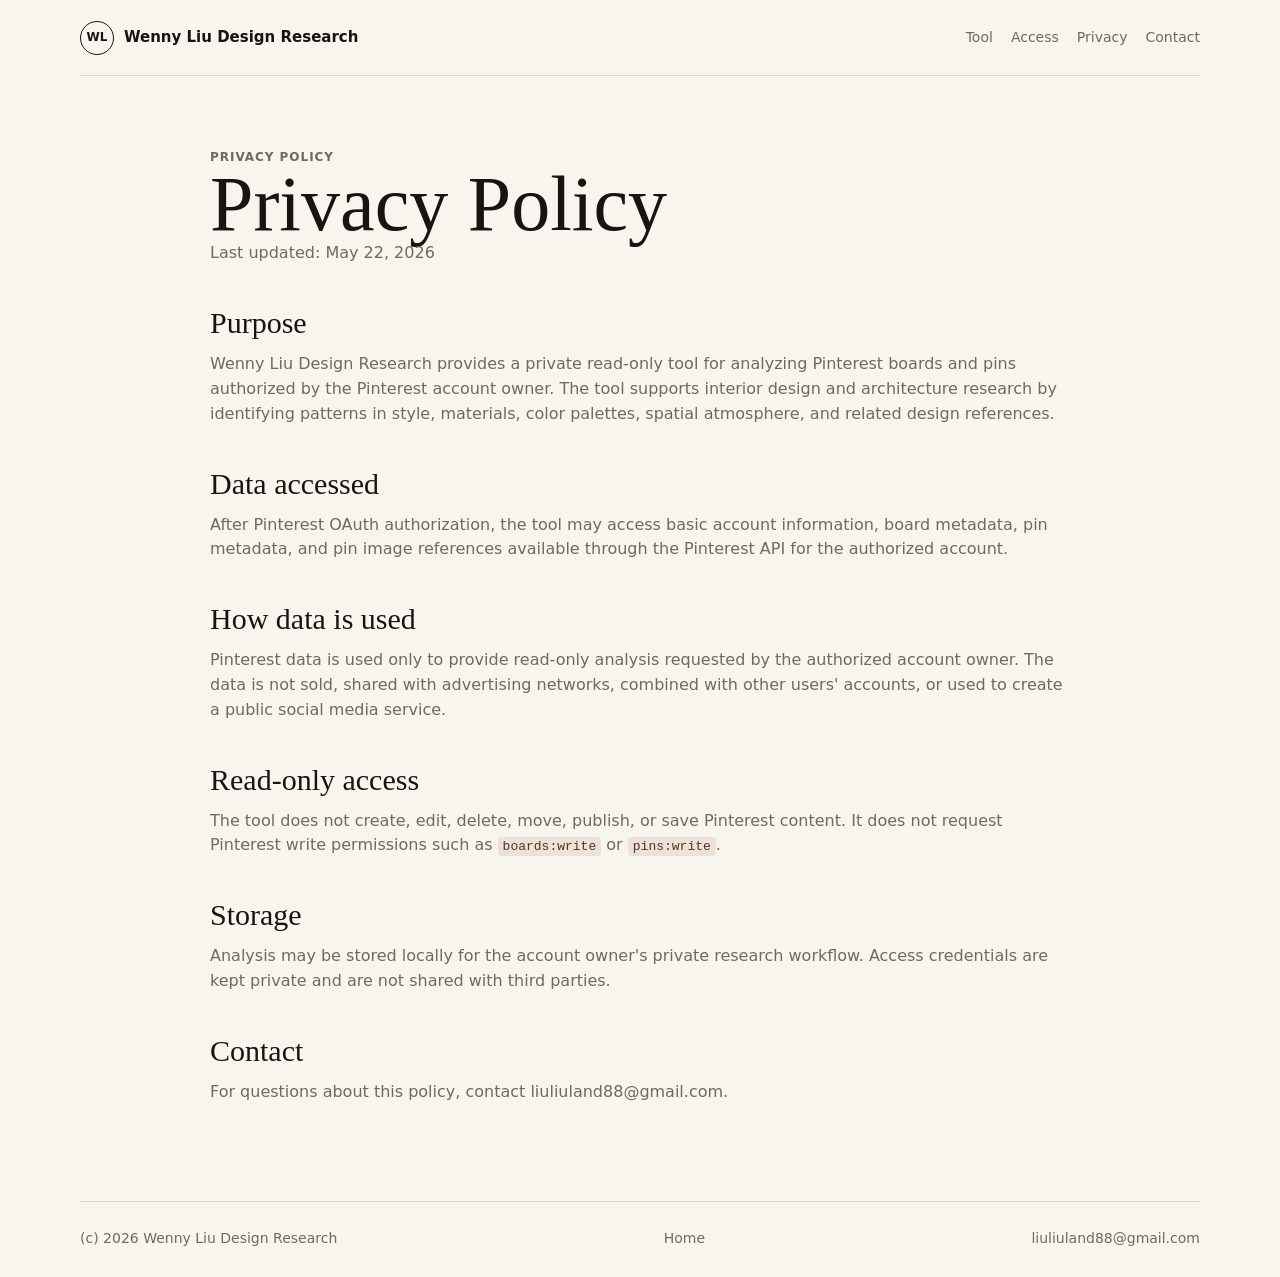
==== privacy.html @ fee658b6 "Add GitHub Pages site" ====
﻿<!doctype html>
<html lang="en">
  <head>
    <meta charset="utf-8">
    <meta name="viewport" content="width=device-width, initial-scale=1">
    <title>Privacy Policy | Wenny Liu Design Research</title>
    <meta
      name="description"
      content="Privacy policy for the Wenny Liu Design Research Pinterest read-only analysis tool."
    >
    <link rel="stylesheet" href="site/styles.css">
  </head>
  <body>
    <header class="site-header">
      <a class="brand" href="index.html" aria-label="Wenny Liu Design Research home">
        <span class="brand-mark">WL</span>
        <span>Wenny Liu Design Research</span>
      </a>
      <nav aria-label="Main navigation">
        <a href="index.html#tool">Tool</a>
        <a href="index.html#access">Access</a>
        <a href="privacy.html">Privacy</a>
        <a href="mailto:liuliuland88@gmail.com">Contact</a>
      </nav>
    </header>

    <main class="policy">
      <p class="eyebrow">Privacy Policy</p>
      <h1>Privacy Policy</h1>
      <p class="updated">Last updated: May 22, 2026</p>

      <section>
        <h2>Purpose</h2>
        <p>
          Wenny Liu Design Research provides a private read-only tool for analyzing
          Pinterest boards and pins authorized by the Pinterest account owner. The tool
          supports interior design and architecture research by identifying patterns in
          style, materials, color palettes, spatial atmosphere, and related design
          references.
        </p>
      </section>

      <section>
        <h2>Data accessed</h2>
        <p>
          After Pinterest OAuth authorization, the tool may access basic account
          information, board metadata, pin metadata, and pin image references available
          through the Pinterest API for the authorized account.
        </p>
      </section>

      <section>
        <h2>How data is used</h2>
        <p>
          Pinterest data is used only to provide read-only analysis requested by the
          authorized account owner. The data is not sold, shared with advertising
          networks, combined with other users' accounts, or used to create a public
          social media service.
        </p>
      </section>

      <section>
        <h2>Read-only access</h2>
        <p>
          The tool does not create, edit, delete, move, publish, or save Pinterest
          content. It does not request Pinterest write permissions such as
          <code>boards:write</code> or <code>pins:write</code>.
        </p>
      </section>

      <section>
        <h2>Storage</h2>
        <p>
          Analysis may be stored locally for the account owner's private research
          workflow. Access credentials are kept private and are not shared with third
          parties.
        </p>
      </section>

      <section>
        <h2>Contact</h2>
        <p>
          For questions about this policy, contact
          <a href="mailto:liuliuland88@gmail.com">liuliuland88@gmail.com</a>.
        </p>
      </section>
    </main>

    <footer class="site-footer">
      <span>(c) 2026 Wenny Liu Design Research</span>
      <a href="index.html">Home</a>
      <a href="mailto:liuliuland88@gmail.com">liuliuland88@gmail.com</a>
    </footer>
  </body>
</html>
---- site/styles.css ----
:root {
  color-scheme: light;
  --ink: #171512;
  --muted: #6f6962;
  --line: #ded6cc;
  --paper: #f8f5ef;
  --surface: #ffffff;
  --accent: #8f4f3a;
  --accent-dark: #593023;
  --sage: #647260;
  --stone: #b8afa2;
}

* {
  box-sizing: border-box;
}

html {
  scroll-behavior: smooth;
}

body {
  margin: 0;
  background: var(--paper);
  color: var(--ink);
  font-family: Inter, ui-sans-serif, system-ui, -apple-system, BlinkMacSystemFont, "Segoe UI", sans-serif;
  line-height: 1.55;
}

a {
  color: inherit;
  text-decoration: none;
}

.site-header,
.site-footer {
  display: flex;
  align-items: center;
  justify-content: space-between;
  gap: 24px;
  width: min(1120px, calc(100% - 40px));
  margin: 0 auto;
}

.site-header {
  min-height: 76px;
  border-bottom: 1px solid var(--line);
}

.brand {
  display: inline-flex;
  align-items: center;
  gap: 10px;
  font-size: 15px;
  font-weight: 700;
}

.brand-mark {
  display: inline-grid;
  width: 34px;
  height: 34px;
  place-items: center;
  border: 1px solid var(--ink);
  border-radius: 50%;
  font-size: 12px;
  letter-spacing: 0;
}

nav {
  display: flex;
  flex-wrap: wrap;
  align-items: center;
  justify-content: flex-end;
  gap: 18px;
  color: var(--muted);
  font-size: 14px;
}

nav a:hover,
.site-footer a:hover {
  color: var(--accent-dark);
}

.hero {
  display: grid;
  grid-template-columns: minmax(0, 1.05fr) minmax(320px, 0.75fr);
  gap: 48px;
  align-items: center;
  width: min(1120px, calc(100% - 40px));
  min-height: calc(100vh - 112px);
  margin: 0 auto;
  padding: 58px 0 42px;
}

.hero h1,
.policy h1 {
  max-width: 820px;
  margin: 0;
  font-family: Georgia, "Times New Roman", serif;
  font-size: clamp(46px, 7vw, 92px);
  line-height: 0.96;
  font-weight: 500;
}

.lede {
  max-width: 690px;
  margin: 26px 0 0;
  color: var(--muted);
  font-size: 19px;
}

.eyebrow {
  margin: 0 0 14px;
  color: var(--accent);
  font-size: 12px;
  font-weight: 800;
  letter-spacing: 0.08em;
  text-transform: uppercase;
}

.actions {
  display: flex;
  flex-wrap: wrap;
  gap: 12px;
  margin-top: 32px;
}

.button {
  display: inline-flex;
  align-items: center;
  justify-content: center;
  min-height: 46px;
  padding: 0 18px;
  border: 1px solid var(--ink);
  border-radius: 4px;
  font-size: 14px;
  font-weight: 700;
}

.button.primary {
  background: var(--ink);
  color: var(--paper);
}

.button.secondary {
  background: transparent;
}

.visual-panel {
  min-height: 500px;
  padding: 18px;
  border: 1px solid var(--line);
  background: #eee8df;
}

.material-grid {
  display: grid;
  grid-template-columns: repeat(2, minmax(0, 1fr));
  grid-template-rows: repeat(3, 1fr);
  gap: 10px;
  height: 100%;
}

.tile {
  min-height: 140px;
  display: block;
  border-radius: 2px;
  border: 1px solid rgba(23, 21, 18, 0.12);
}

.stone {
  background:
    linear-gradient(135deg, rgba(255, 255, 255, 0.35), transparent 42%),
    repeating-linear-gradient(70deg, #b7afa3 0 10px, #d2cbc0 10px 13px, #a79e91 13px 20px);
}

.plaster {
  background:
    radial-gradient(circle at 22% 18%, rgba(255, 255, 255, 0.55), transparent 18%),
    #ddd5c8;
}

.wood {
  background:
    repeating-linear-gradient(90deg, #9a704c 0 11px, #b1835b 11px 20px, #754e32 20px 25px);
}

.linen {
  background:
    repeating-linear-gradient(0deg, rgba(95, 86, 76, 0.13) 0 1px, transparent 1px 8px),
    repeating-linear-gradient(90deg, rgba(95, 86, 76, 0.13) 0 1px, transparent 1px 8px),
    #d8cfc0;
}

.shadow {
  background:
    linear-gradient(140deg, #25231f, #766f65 58%, #c4bbad);
}

.brass {
  background:
    linear-gradient(135deg, #7b5c2a, #c3a05b 42%, #e2c878 60%, #8e6b31);
}

.section {
  width: min(1120px, calc(100% - 40px));
  margin: 0 auto;
  padding: 82px 0;
  border-top: 1px solid var(--line);
}

.section-heading {
  display: flex;
  align-items: end;
  justify-content: space-between;
  gap: 24px;
  margin-bottom: 28px;
}

.section h2,
.policy h2 {
  margin: 0;
  font-family: Georgia, "Times New Roman", serif;
  font-size: clamp(32px, 4vw, 54px);
  line-height: 1;
  font-weight: 500;
}

.content-grid {
  display: grid;
  grid-template-columns: repeat(3, minmax(0, 1fr));
  gap: 14px;
}

.card {
  min-height: 220px;
  padding: 24px;
  border: 1px solid var(--line);
  border-radius: 6px;
  background: var(--surface);
}

.card h3 {
  margin: 0 0 16px;
  font-size: 18px;
}

.card p,
.section p,
.policy p {
  margin: 0;
  color: var(--muted);
}

.split {
  display: grid;
  grid-template-columns: minmax(0, 0.9fr) minmax(300px, 1fr);
  gap: 48px;
  align-items: start;
}

.split p {
  max-width: 620px;
  margin-top: 20px;
  font-size: 18px;
}

.scope-list {
  display: grid;
  gap: 10px;
  margin: 0;
  padding: 0;
  list-style: none;
}

.scope-list li {
  display: flex;
  align-items: center;
  justify-content: space-between;
  gap: 18px;
  min-height: 58px;
  padding: 0 18px;
  border: 1px solid var(--line);
  border-radius: 6px;
  background: var(--surface);
}

.scope-list span {
  color: var(--muted);
  font-size: 13px;
}

.scope-list strong {
  font-family: "SFMono-Regular", Consolas, monospace;
  font-size: 14px;
}

.statement {
  padding-bottom: 100px;
}

.statement p {
  max-width: 900px;
  color: var(--ink);
  font-family: Georgia, "Times New Roman", serif;
  font-size: clamp(28px, 4vw, 48px);
  line-height: 1.12;
}

.policy {
  width: min(860px, calc(100% - 40px));
  margin: 0 auto;
  padding: 72px 0 96px;
}

.policy h1 {
  font-size: clamp(44px, 7vw, 78px);
}

.updated {
  margin-top: 18px;
}

.policy section {
  padding-top: 42px;
}

.policy h2 {
  margin-bottom: 14px;
  font-size: 30px;
}

code {
  padding: 2px 5px;
  border-radius: 4px;
  background: #ebe3d8;
  color: var(--accent-dark);
}

.site-footer {
  min-height: 76px;
  border-top: 1px solid var(--line);
  color: var(--muted);
  font-size: 14px;
}

@media (max-width: 820px) {
  .site-header,
  .site-footer {
    align-items: flex-start;
    flex-direction: column;
    justify-content: center;
    padding: 16px 0;
  }

  nav {
    justify-content: flex-start;
  }

  .hero,
  .split,
  .content-grid {
    grid-template-columns: 1fr;
  }

  .hero {
    gap: 34px;
    min-height: auto;
    padding-top: 48px;
  }

  .visual-panel {
    min-height: 360px;
  }

  .tile {
    min-height: 100px;
  }

  .section {
    padding: 58px 0;
  }
}

@media (max-width: 520px) {
  .site-header,
  .site-footer,
  .hero,
  .section,
  .policy {
    width: min(100% - 28px, 1120px);
  }

  .hero h1,
  .policy h1 {
    font-size: 42px;
  }

  .lede,
  .split p {
    font-size: 16px;
  }

  .button {
    width: 100%;
  }

  .scope-list li {
    align-items: flex-start;
    flex-direction: column;
    justify-content: center;
    padding: 14px 16px;
  }
}
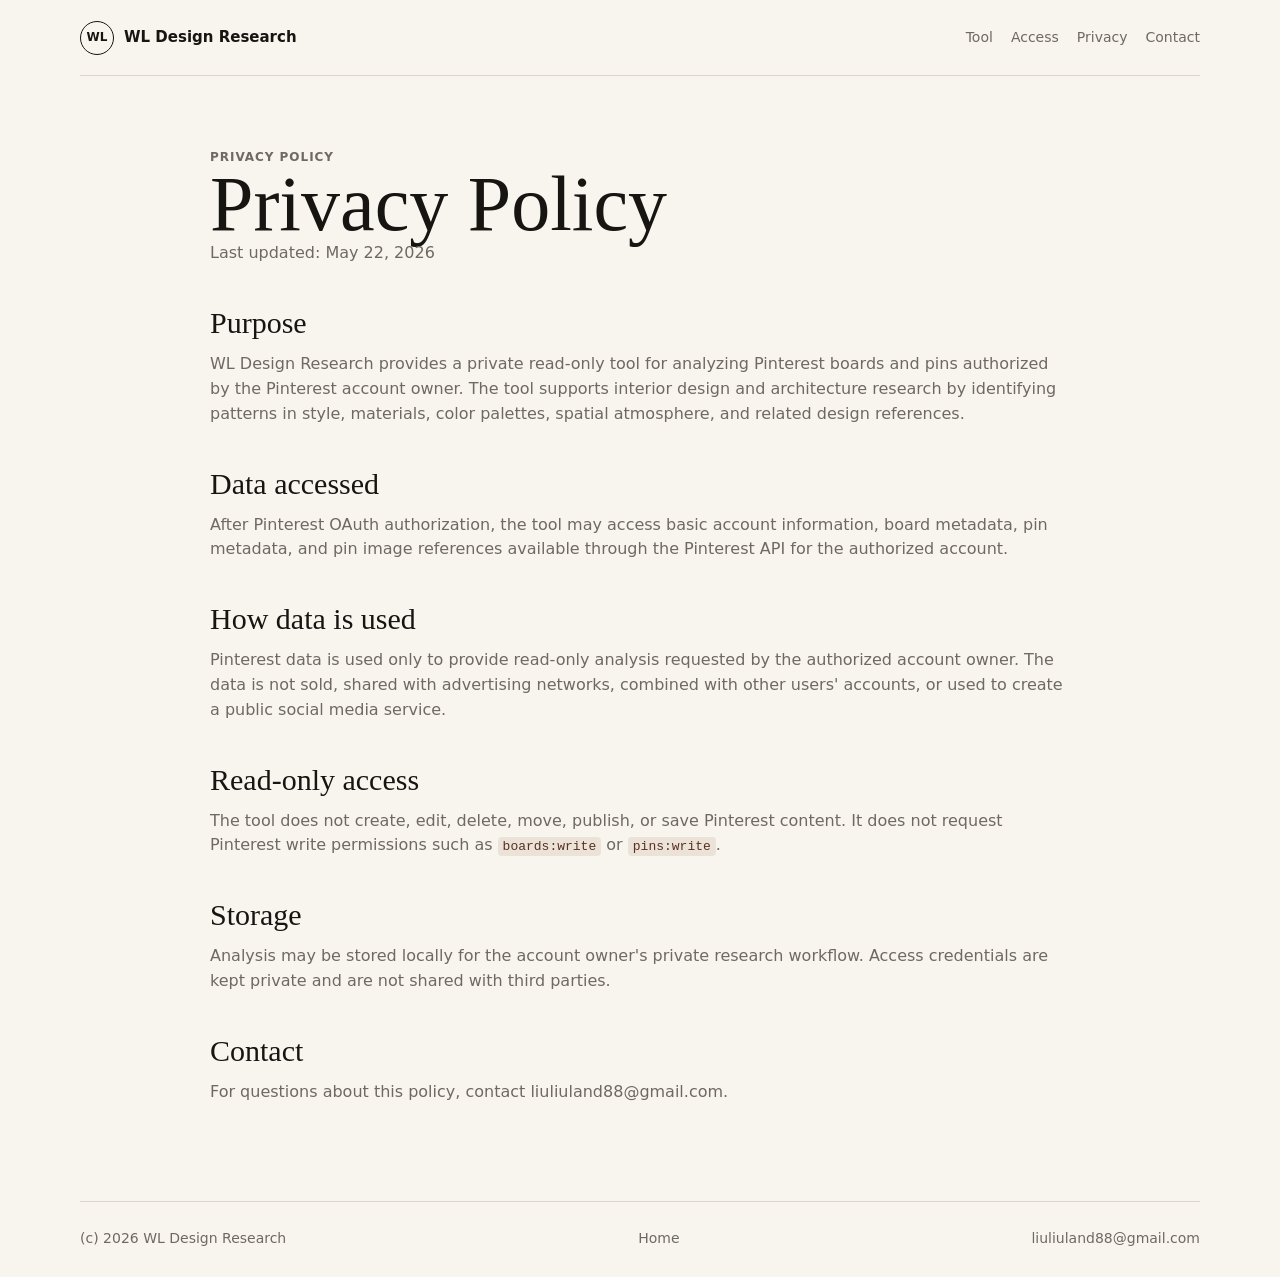
==== commit f31be4ad: "Add GitHub Pages site" ====
--- a/privacy.html
+++ b/privacy.html
@@ -3,18 +3,18 @@
   <head>
     <meta charset="utf-8">
     <meta name="viewport" content="width=device-width, initial-scale=1">
-    <title>Privacy Policy | Wenny Liu Design Research</title>
+    <title>Privacy Policy | WL Design Research</title>
     <meta
       name="description"
-      content="Privacy policy for the Wenny Liu Design Research Pinterest read-only analysis tool."
+      content="Privacy policy for the WL Design Research Pinterest read-only analysis tool."
     >
     <link rel="stylesheet" href="site/styles.css">
   </head>
   <body>
     <header class="site-header">
-      <a class="brand" href="index.html" aria-label="Wenny Liu Design Research home">
+      <a class="brand" href="index.html" aria-label="WL Design Research home">
         <span class="brand-mark">WL</span>
-        <span>Wenny Liu Design Research</span>
+        <span>WL Design Research</span>
       </a>
       <nav aria-label="Main navigation">
         <a href="index.html#tool">Tool</a>
@@ -32,7 +32,7 @@
       <section>
         <h2>Purpose</h2>
         <p>
-          Wenny Liu Design Research provides a private read-only tool for analyzing
+          WL Design Research provides a private read-only tool for analyzing
           Pinterest boards and pins authorized by the Pinterest account owner. The tool
           supports interior design and architecture research by identifying patterns in
           style, materials, color palettes, spatial atmosphere, and related design
@@ -87,7 +87,7 @@
     </main>
 
     <footer class="site-footer">
-      <span>(c) 2026 Wenny Liu Design Research</span>
+      <span>(c) 2026 WL Design Research</span>
       <a href="index.html">Home</a>
       <a href="mailto:liuliuland88@gmail.com">liuliuland88@gmail.com</a>
     </footer>
